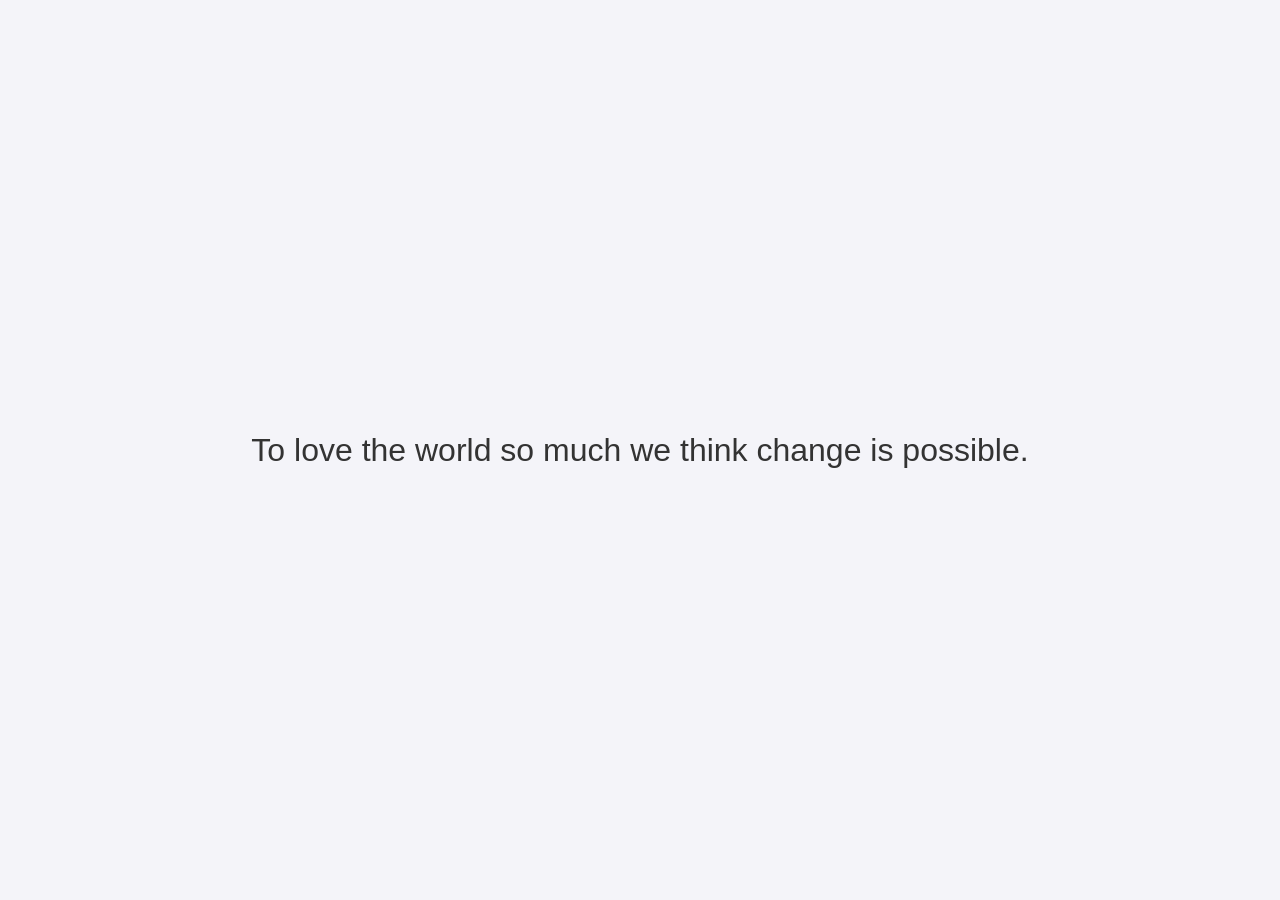
==== index.html @ f625b75c "asd" ====
<!DOCTYPE html>
<html lang="en">
<head>
    <meta charset="UTF-8">
    <meta name="viewport" content="width=device-width, initial-scale=1.0">
    <style>
        body {
            margin: 0;
            display: flex;
            justify-content: center;
            align-items: center;
            height: 100vh;
            background-color: #f4f4f9; /* Light neutral background */
            font-family: 'Arial', 'Helvetica', sans-serif; /* Clean sans-serif font */
            color: #333; /* Dark text for good contrast */
        }
        .quote {
            text-align: center;
            font-size: 2rem;
            line-height: 1.5;
            max-width: 80%;
        }
    </style>
</head>
<body>
    <div class="quote">
        To love the world so much we think change is possible.
    </div>
</body>
</html>
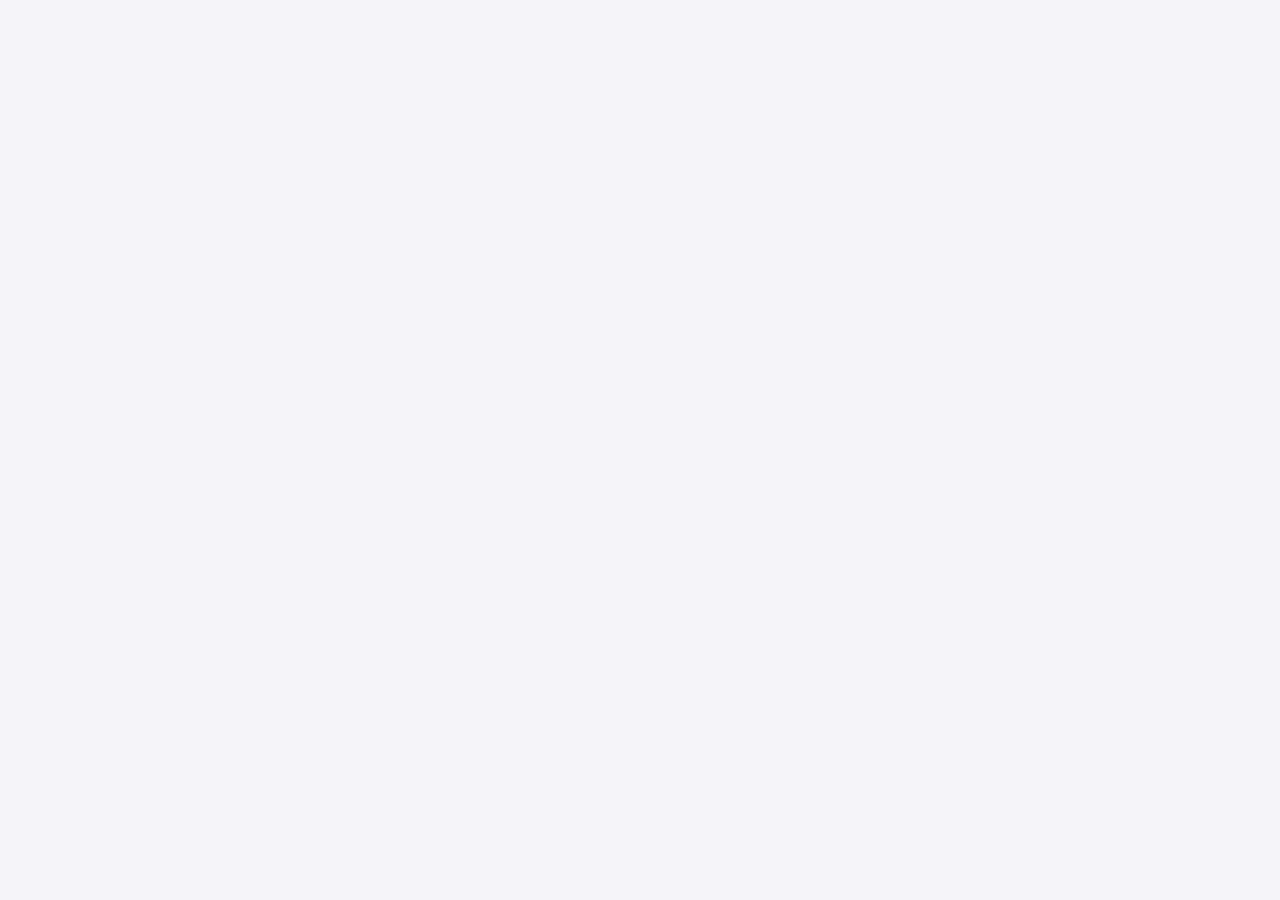
==== commit 0bbafd80: "clear" ====
--- a/index.html
+++ b/index.html
@@ -1,8 +1,10 @@
 <!DOCTYPE html>
 <html lang="en">
+
 <head>
     <meta charset="UTF-8">
     <meta name="viewport" content="width=device-width, initial-scale=1.0">
+    <title>Nils Grünefeld</title>
     <style>
         body {
             margin: 0;
@@ -10,10 +12,14 @@
             justify-content: center;
             align-items: center;
             height: 100vh;
-            background-color: #f4f4f9; /* Light neutral background */
-            font-family: 'Arial', 'Helvetica', sans-serif; /* Clean sans-serif font */
-            color: #333; /* Dark text for good contrast */
+            background-color: #f4f4f9;
+            /* Light neutral background */
+            font-family: 'Arial', 'Helvetica', sans-serif;
+            /* Clean sans-serif font */
+            color: #333;
+            /* Dark text for good contrast */
         }
+
         .quote {
             text-align: center;
             font-size: 2rem;
@@ -22,9 +28,11 @@
         }
     </style>
 </head>
+
 <body>
-    <div class="quote">
+    <!-- <div class="quote">
         To love the world so much we think change is possible.
-    </div>
+    </div> -->
 </body>
+
 </html>
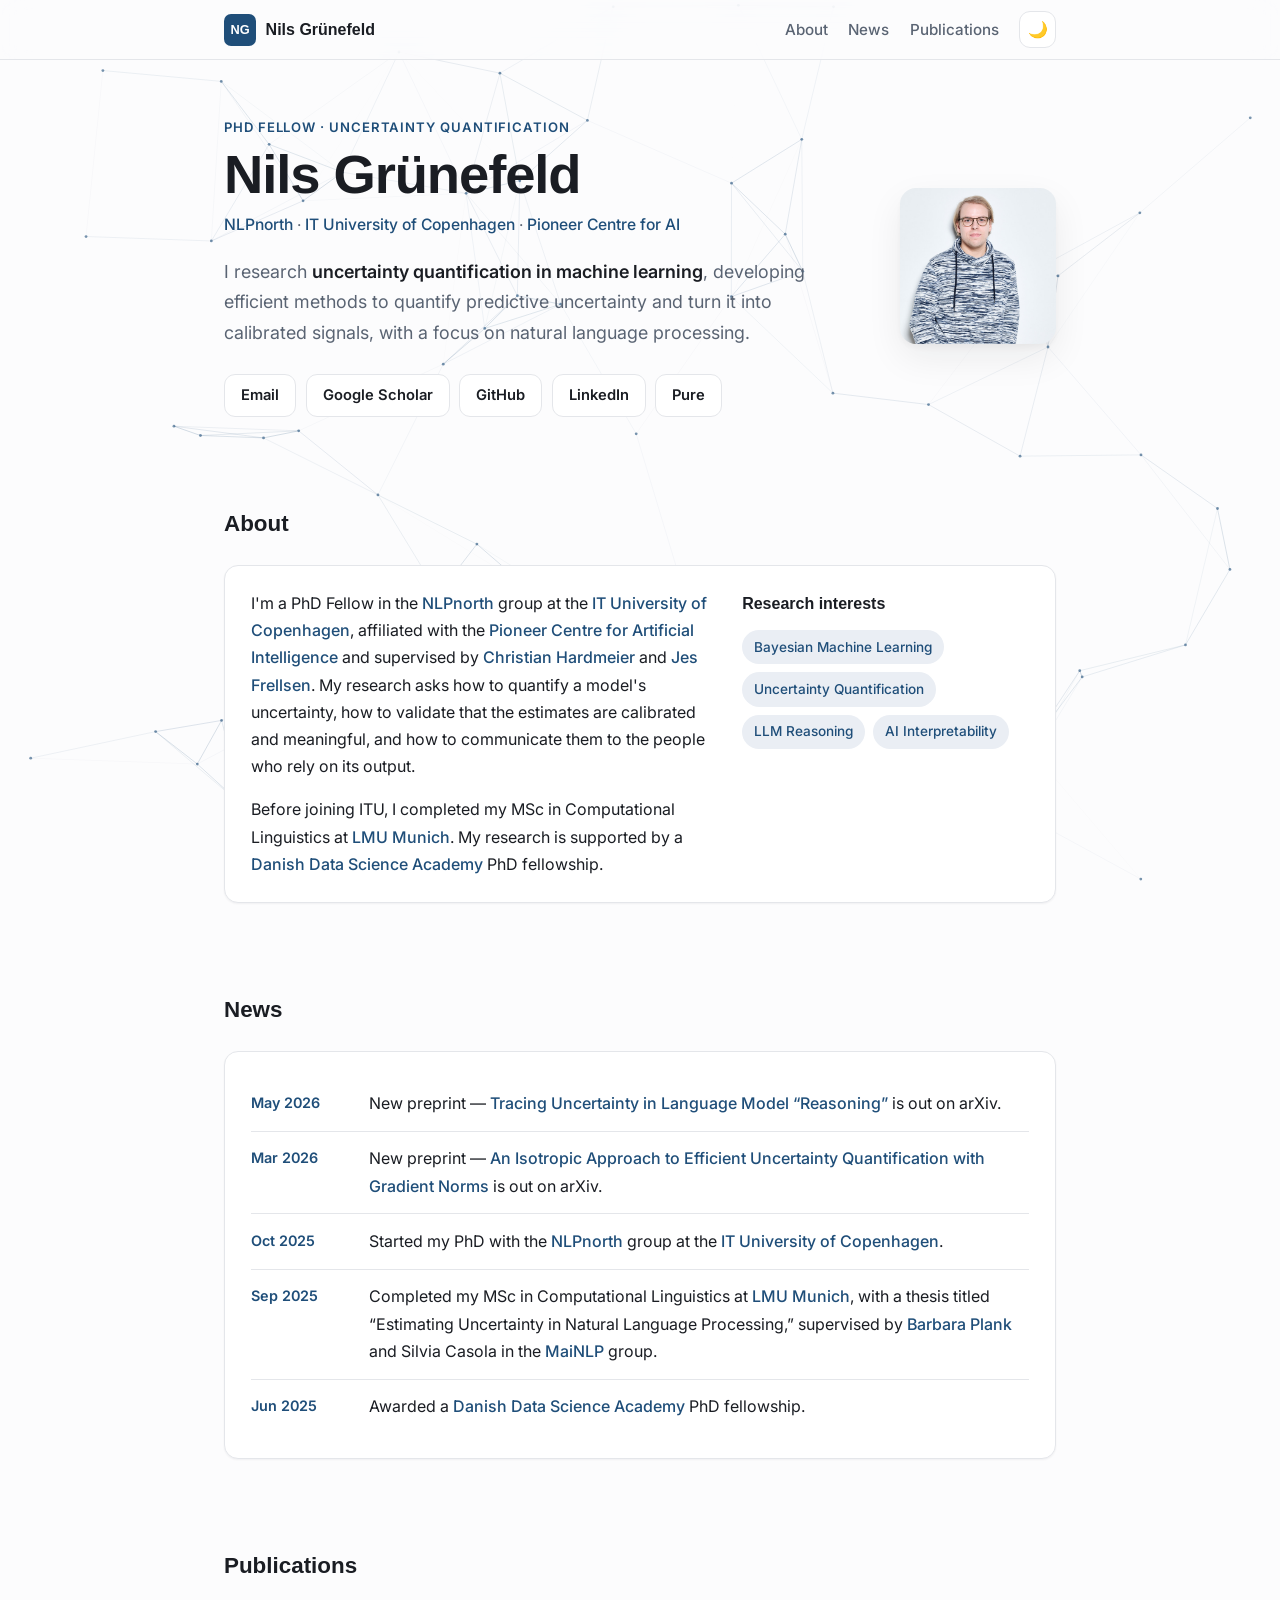
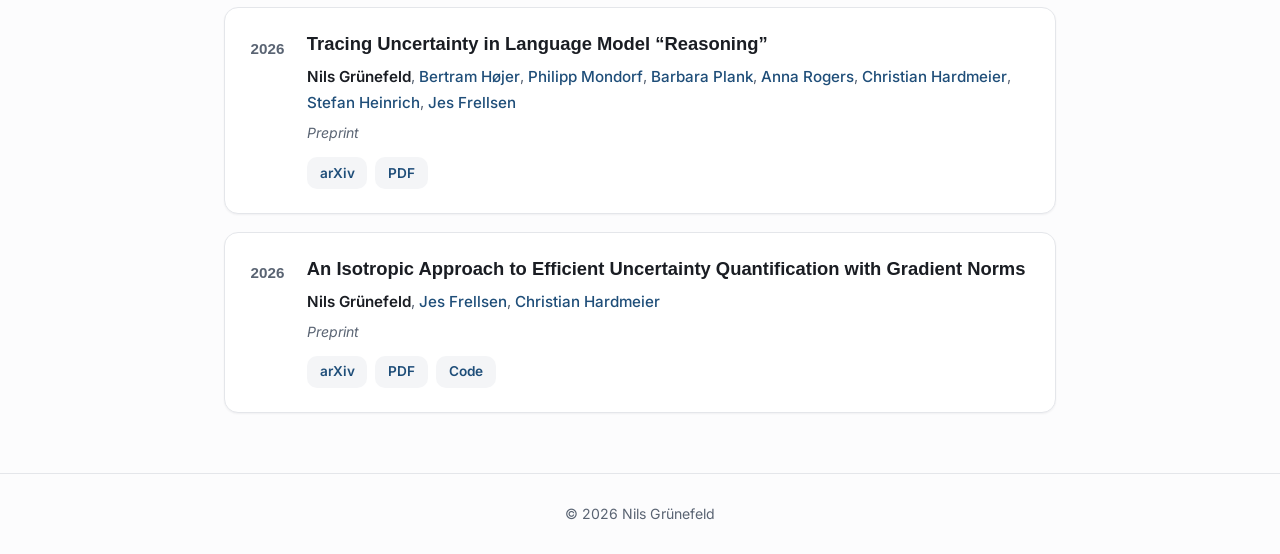
==== commit 36f1fdaf: "Rebuild site: personal academic homepage Replace placeholder with a content-driven homepage (hero, a" ====
--- a/index.html
+++ b/index.html
@@ -5,34 +5,116 @@
     <meta charset="UTF-8">
     <meta name="viewport" content="width=device-width, initial-scale=1.0">
     <title>Nils Grünefeld</title>
-    <style>
-        body {
-            margin: 0;
-            display: flex;
-            justify-content: center;
-            align-items: center;
-            height: 100vh;
-            background-color: #f4f4f9;
-            /* Light neutral background */
-            font-family: 'Arial', 'Helvetica', sans-serif;
-            /* Clean sans-serif font */
-            color: #333;
-            /* Dark text for good contrast */
-        }
+    <meta name="description"
+        content="Nils Grünefeld — PhD Fellow in Natural Language Processing at the IT University of Copenhagen, working on uncertainty quantification for large language models.">
 
-        .quote {
-            text-align: center;
-            font-size: 2rem;
-            line-height: 1.5;
-            max-width: 80%;
-        }
-    </style>
+    <!-- Open Graph / link previews -->
+    <meta property="og:title" content="Nils Grünefeld">
+    <meta property="og:description"
+        content="PhD Fellow in NLP at ITU Copenhagen — uncertainty quantification for large language models.">
+    <meta property="og:type" content="website">
+    <meta property="og:url" content="https://n.grnfld.me/">
+
+    <!-- Inline SVG favicon: a simple "NG" monogram -->
+    <link rel="icon"
+        href="data:image/svg+xml,<svg xmlns='http://www.w3.org/2000/svg' viewBox='0 0 100 100'><rect width='100' height='100' rx='22' fill='%231f4e79'/><text x='50' y='69' font-size='50' font-family='Georgia,serif' font-weight='700' fill='white' text-anchor='middle'>NG</text></svg>">
+
+    <link rel="preconnect" href="https://fonts.googleapis.com">
+    <link rel="preconnect" href="https://fonts.gstatic.com" crossorigin>
+    <link href="https://fonts.googleapis.com/css2?family=Fraunces:opsz,wght@9..144,500;9..144,600&family=Inter:wght@400;500;600;700&display=swap"
+        rel="stylesheet">
+
+    <link rel="stylesheet" href="style.css">
+
+    <!-- Set the theme before paint to avoid a flash of the wrong color scheme. -->
+    <script>
+        (function () {
+            // Always start in light mode; remember the visitor's manual toggle after that.
+            const saved = localStorage.getItem('theme');
+            document.documentElement.dataset.theme = saved || 'light';
+        })();
+    </script>
 </head>
 
+<!--
+    ============================================================================
+    To update the site, edit  content.js  — that file holds all your text,
+    news, publications and links. You should not need to touch this file.
+    ============================================================================
+-->
+
 <body>
-    <!-- <div class="quote">
-        To love the world so much we think change is possible.
-    </div> -->
+    <!-- Animated background: living node field (random-walking dots + dynamic links). -->
+    <canvas id="bg-canvas" aria-hidden="true"></canvas>
+
+    <!-- ===================== NAV ===================== -->
+    <header class="nav">
+        <div class="nav__inner">
+            <a class="nav__brand" href="#top">
+                <span class="nav__mark" id="brand-mark"></span>
+                <span class="nav__name" id="brand-name"></span>
+            </a>
+            <nav class="nav__links">
+                <a href="#about">About</a>
+                <a href="#news">News</a>
+                <a href="#publications">Publications</a>
+            </nav>
+            <button id="theme-toggle" class="theme-toggle" aria-label="Toggle dark mode" title="Toggle dark mode">
+                <span class="theme-toggle__icon">🌙</span>
+            </button>
+        </div>
+    </header>
+
+    <main>
+
+        <!-- ===================== HERO ===================== -->
+        <section id="top" class="hero">
+            <div class="hero__text">
+                <p class="hero__eyebrow" id="hero-role"></p>
+                <h1 id="hero-name"></h1>
+                <p class="hero__affil" id="hero-affil"></p>
+                <p class="hero__lead" id="hero-tagline"></p>
+                <ul class="hero__links" id="hero-links"></ul>
+            </div>
+            <div class="avatar" id="avatar" aria-hidden="true"></div>
+        </section>
+
+        <!-- ===================== ABOUT ===================== -->
+        <section id="about" class="section">
+            <h2 class="section__title">About</h2>
+            <div class="card about">
+                <div class="about__text" id="about-text"></div>
+                <aside class="about__side">
+                    <h3>Research interests</h3>
+                    <ul class="chips" id="interests"></ul>
+                </aside>
+            </div>
+        </section>
+
+        <!-- ===================== NEWS ===================== -->
+        <section id="news" class="section">
+            <h2 class="section__title">News</h2>
+            <div class="card">
+                <ul class="news" id="news-list"></ul>
+            </div>
+        </section>
+
+        <!-- ===================== PUBLICATIONS ===================== -->
+        <section id="publications" class="section">
+            <h2 class="section__title">Publications</h2>
+            <p class="section__note" id="pubs-note"></p>
+            <ol class="pubs" id="pubs"></ol>
+        </section>
+
+    </main>
+
+    <footer class="footer">
+        <p>© <span id="year">2026</span> <span id="footer-name"></span></p>
+    </footer>
+
+    <!-- Your content, then the code that renders it. -->
+    <script src="content.js"></script>
+    <script src="app.js"></script>
 </body>
 
-</html>+</html>
--- a/style.css
+++ b/style.css
@@ -0,0 +1,625 @@
+/* ============================================================
+   Nils Grünefeld — personal site
+   Friendly, modern, card-based theme inspired by the polish of
+   sites like fantinel.dev. Plain HTML/CSS, light + dark mode.
+   Tweak the variables below to recolor everything.
+   ============================================================ */
+
+:root {
+    /* restrained, professional navy/slate accent */
+    --grad-from: #1e3a5f;
+    --grad-to: #2c5282;
+    --accent: #1f4e79;
+    --accent-hover: #163b5e;
+    --accent-soft: #eaeef4;
+
+    --bg: #fcfcfd;
+    --surface: #ffffff;
+    --surface-2: #f4f5f7;
+    --border: #e4e6ea;
+    --text: #1a1d23;
+    --text-soft: #5a6473;
+
+    --shadow-sm: 0 1px 2px rgba(20, 25, 35, 0.05);
+    --shadow: 0 4px 6px rgba(20, 25, 35, 0.04), 0 14px 36px rgba(20, 25, 35, 0.07);
+    --radius: 14px;
+    --maxw: 880px;
+
+    --display: "Plus Jakarta Sans", -apple-system, BlinkMacSystemFont, "Segoe UI", sans-serif;
+    --sans: "Inter", -apple-system, BlinkMacSystemFont, "Segoe UI", Roboto, sans-serif;
+}
+
+html[data-theme="dark"] {
+    --grad-from: #4a73a8;
+    --grad-to: #6b94c4;
+    --accent: #8fb3d9;
+    --accent-hover: #b3cce4;
+    --accent-soft: #1a2230;
+
+    --bg: #0e1117;
+    --surface: #161a21;
+    --surface-2: #1c2129;
+    --border: #29303a;
+    --text: #e8eaee;
+    --text-soft: #9aa3b1;
+
+    --shadow-sm: 0 1px 2px rgba(0, 0, 0, 0.3);
+    --shadow: 0 4px 6px rgba(0, 0, 0, 0.25), 0 18px 44px rgba(0, 0, 0, 0.45);
+}
+
+* {
+    box-sizing: border-box;
+}
+
+html {
+    scroll-behavior: smooth;
+}
+
+body {
+    margin: 0;
+    background: var(--bg);
+    color: var(--text);
+    font-family: var(--sans);
+    line-height: 1.7;
+    -webkit-font-smoothing: antialiased;
+    transition: background 0.25s ease, color 0.25s ease;
+}
+
+/* ===================== ANIMATED BACKGROUND ===================== */
+/* A living node field drawn on a canvas: each dot random-walks around its
+   home position and links to nearby dots, so the grid itself flexes.
+   Colors + motion live in the canvas script near the end of index.html. */
+#bg-canvas {
+    position: fixed;
+    inset: 0;
+    width: 100%;
+    height: 100%;
+    z-index: -1;
+    pointer-events: none;
+}
+
+a {
+    color: var(--accent);
+    text-decoration: none;
+    font-weight: 500;
+}
+
+a:hover {
+    color: var(--accent-hover);
+    text-decoration: underline;
+    text-underline-offset: 2px;
+}
+
+strong {
+    color: var(--text);
+    font-weight: 600;
+}
+
+.grad {
+    background: linear-gradient(120deg, var(--grad-from), var(--grad-to));
+    -webkit-background-clip: text;
+    background-clip: text;
+    color: transparent;
+}
+
+/* ===================== NAV ===================== */
+.nav {
+    position: sticky;
+    top: 0;
+    z-index: 10;
+    background: color-mix(in srgb, var(--bg) 80%, transparent);
+    backdrop-filter: saturate(180%) blur(14px);
+    border-bottom: 1px solid var(--border);
+}
+
+.nav__inner {
+    max-width: var(--maxw);
+    margin: 0 auto;
+    display: flex;
+    align-items: center;
+    gap: 1.25rem;
+    padding: 0.7rem 1.5rem;
+}
+
+.nav__brand {
+    display: flex;
+    align-items: center;
+    gap: 0.6rem;
+    margin-right: auto;
+    color: var(--text);
+    font-weight: 700;
+}
+
+.nav__brand:hover {
+    text-decoration: none;
+}
+
+.nav__mark {
+    display: grid;
+    place-items: center;
+    width: 2rem;
+    height: 2rem;
+    border-radius: 7px;
+    font-family: var(--display);
+    font-size: 0.8rem;
+    font-weight: 700;
+    color: #fff;
+    background: var(--accent);
+}
+
+.nav__name {
+    font-family: var(--display);
+    font-size: 1rem;
+}
+
+.nav__links {
+    display: flex;
+    gap: 1.3rem;
+    flex-wrap: wrap;
+}
+
+.nav__links a {
+    color: var(--text-soft);
+    font-size: 0.95rem;
+}
+
+.nav__links a:hover {
+    color: var(--accent);
+    text-decoration: none;
+}
+
+.theme-toggle {
+    border: 1px solid var(--border);
+    background: var(--surface);
+    border-radius: 11px;
+    width: 2.3rem;
+    height: 2.3rem;
+    cursor: pointer;
+    font-size: 1rem;
+    line-height: 1;
+    display: grid;
+    place-items: center;
+    transition: border-color 0.2s ease, transform 0.1s ease;
+}
+
+.theme-toggle:hover {
+    border-color: var(--accent);
+}
+
+.theme-toggle:active {
+    transform: scale(0.94);
+}
+
+/* ===================== LAYOUT ===================== */
+main {
+    max-width: var(--maxw);
+    margin: 0 auto;
+    padding: 0 1.5rem;
+}
+
+.section {
+    padding: 2.75rem 0;
+}
+
+.section__title {
+    font-family: var(--display);
+    font-weight: 700;
+    font-size: 1.4rem;
+    margin: 0 0 1.4rem;
+}
+
+.section__note {
+    margin: -0.9rem 0 1.4rem;
+    color: var(--text-soft);
+    font-size: 0.95rem;
+}
+
+.card {
+    background: var(--surface);
+    border: 1px solid var(--border);
+    border-radius: var(--radius);
+    box-shadow: var(--shadow-sm);
+    padding: 1.5rem 1.6rem;
+}
+
+/* ===================== HERO ===================== */
+.hero {
+    display: flex;
+    align-items: center;
+    gap: 2.5rem;
+    padding: 3.5rem 0 2.75rem;
+}
+
+.hero__text {
+    flex: 1 1 auto;
+    min-width: 0;
+}
+
+.hero__eyebrow {
+    margin: 0 0 0.5rem;
+    color: var(--accent);
+    font-weight: 600;
+    font-size: 0.82rem;
+    letter-spacing: 0.07em;
+    text-transform: uppercase;
+}
+
+.hero h1 {
+    margin: 0;
+    font-family: var(--display);
+    font-weight: 800;
+    font-size: clamp(2.4rem, 6vw, 3.4rem);
+    line-height: 1.05;
+    letter-spacing: -0.02em;
+}
+
+.wave {
+    display: inline-block;
+    transform-origin: 70% 70%;
+    animation: wave 2.5s ease-in-out 1s 2;
+}
+
+@keyframes wave {
+
+    0%,
+    60%,
+    100% {
+        transform: rotate(0deg);
+    }
+
+    10%,
+    30% {
+        transform: rotate(14deg);
+    }
+
+    20%,
+    40% {
+        transform: rotate(-8deg);
+    }
+}
+
+@media (prefers-reduced-motion: reduce) {
+    .wave {
+        animation: none;
+    }
+}
+
+.hero__affil {
+    margin: 0.55rem 0 0;
+    color: var(--text-soft);
+    font-size: 0.98rem;
+}
+
+.hero__lead {
+    margin: 1.1rem 0 1.6rem;
+    max-width: 54ch;
+    font-size: 1.12rem;
+    color: var(--text-soft);
+}
+
+.hero__lead strong,
+.hero__lead a {
+    color: var(--text);
+}
+
+.hero__lead a {
+    color: var(--accent);
+}
+
+.hero__cta {
+    display: flex;
+    gap: 0.7rem;
+    flex-wrap: wrap;
+}
+
+.hero__links {
+    list-style: none;
+    margin: 1.6rem 0 0;
+    padding: 0;
+    display: flex;
+    flex-wrap: wrap;
+    gap: 0.6rem;
+}
+
+.hero__links a {
+    display: inline-block;
+    padding: 0.5rem 1rem;
+    border: 1px solid var(--border);
+    border-radius: 11px;
+    background: var(--surface);
+    color: var(--text);
+    font-weight: 600;
+    font-size: 0.92rem;
+}
+
+.hero__links a:hover {
+    text-decoration: none;
+    border-color: var(--accent);
+    color: var(--accent);
+    background: var(--accent-soft);
+}
+
+.avatar {
+    flex: 0 0 auto;
+    width: 156px;
+    height: 156px;
+    border-radius: 16px;
+    object-fit: cover;
+    display: grid;
+    place-items: center;
+    font-family: var(--display);
+    font-weight: 700;
+    font-size: 2.8rem;
+    color: #fff;
+    background: var(--accent);
+    box-shadow: var(--shadow);
+}
+
+/* when content.js provides a photo */
+.avatar--photo {
+    background-size: cover;
+    background-position: center;
+}
+
+/* ===================== BUTTONS ===================== */
+.btn {
+    display: inline-block;
+    padding: 0.6rem 1.25rem;
+    border-radius: 9px;
+    border: 1px solid var(--border);
+    background: var(--surface);
+    color: var(--text);
+    font-weight: 600;
+    font-size: 0.95rem;
+    transition: border-color 0.2s ease, background 0.2s ease, transform 0.1s ease;
+}
+
+.btn:hover {
+    text-decoration: none;
+    border-color: var(--accent);
+    color: var(--text);
+}
+
+.btn:active {
+    transform: translateY(1px);
+}
+
+.btn--primary {
+    border: 1px solid var(--accent);
+    color: #fff;
+    background: var(--accent);
+}
+
+.btn--primary:hover {
+    color: #fff;
+    background: var(--accent-hover);
+    border-color: var(--accent-hover);
+}
+
+/* ===================== ABOUT ===================== */
+.about {
+    display: grid;
+    grid-template-columns: 1.6fr 1fr;
+    gap: 2rem;
+}
+
+.about__text p {
+    margin: 0 0 1rem;
+}
+
+.about__text p:last-child {
+    margin-bottom: 0;
+}
+
+.about__side h3 {
+    font-family: var(--display);
+    font-weight: 600;
+    font-size: 1rem;
+    margin: 0 0 0.8rem;
+}
+
+.chips {
+    list-style: none;
+    margin: 0;
+    padding: 0;
+    display: flex;
+    flex-wrap: wrap;
+    gap: 0.5rem;
+}
+
+.chips li {
+    font-size: 0.85rem;
+    font-weight: 500;
+    color: var(--accent);
+    background: var(--accent-soft);
+    padding: 0.35rem 0.75rem;
+    border-radius: 999px;
+}
+
+/* ===================== NEWS ===================== */
+.news {
+    list-style: none;
+    margin: 0;
+    padding: 0;
+}
+
+.news__item {
+    display: flex;
+    gap: 1.4rem;
+    padding: 0.85rem 0;
+    border-bottom: 1px solid var(--border);
+}
+
+.news__item:last-child {
+    border-bottom: none;
+}
+
+.news__date {
+    flex: 0 0 6rem;
+    font-weight: 600;
+    font-size: 0.9rem;
+    color: var(--accent);
+    padding-top: 0.05rem;
+}
+
+.news__body {
+    min-width: 0;
+}
+
+/* ===================== PUBLICATIONS ===================== */
+.pubs {
+    list-style: none;
+    margin: 0;
+    padding: 0;
+    display: grid;
+    gap: 1.1rem;
+}
+
+.pub {
+    display: flex;
+    gap: 1.4rem;
+    transition: border-color 0.2s ease, transform 0.15s ease, box-shadow 0.2s ease;
+}
+
+.pub:hover {
+    border-color: color-mix(in srgb, var(--accent) 60%, var(--border));
+    transform: translateY(-3px);
+    box-shadow: var(--shadow);
+}
+
+.pub__year {
+    flex: 0 0 auto;
+    font-family: var(--display);
+    font-weight: 700;
+    font-size: 0.95rem;
+    color: var(--text-soft);
+    padding-top: 0.2rem;
+}
+
+.pub__body {
+    min-width: 0;
+}
+
+.pub__title {
+    margin: 0 0 0.45rem;
+    font-family: var(--display);
+    font-weight: 600;
+    font-size: 1.15rem;
+    line-height: 1.35;
+}
+
+.pub__authors {
+    margin: 0 0 0.3rem;
+    color: var(--text-soft);
+    font-size: 0.95rem;
+}
+
+.pub__venue {
+    margin: 0 0 0.75rem;
+    color: var(--text-soft);
+    font-size: 0.88rem;
+    font-style: italic;
+}
+
+.pub__links {
+    margin: 0;
+    display: flex;
+    gap: 0.5rem;
+    flex-wrap: wrap;
+}
+
+.pub__links a {
+    font-size: 0.85rem;
+    font-weight: 600;
+    padding: 0.3rem 0.8rem;
+    border-radius: 10px;
+    background: var(--surface-2);
+    color: var(--accent);
+}
+
+.pub__links a:hover {
+    text-decoration: none;
+    background: var(--accent-soft);
+}
+
+/* ===================== CONTACT ===================== */
+.contact__lead {
+    margin: 0 0 1.4rem;
+    max-width: 56ch;
+    font-size: 1.05rem;
+}
+
+.contact__links {
+    list-style: none;
+    margin: 0;
+    padding: 0;
+    display: flex;
+    flex-wrap: wrap;
+    gap: 0.6rem;
+}
+
+.contact__links a {
+    display: inline-block;
+    padding: 0.55rem 1.1rem;
+    border-radius: 9px;
+    background: var(--surface-2);
+    font-weight: 600;
+    font-size: 0.92rem;
+    color: var(--text);
+}
+
+.contact__links a:hover {
+    text-decoration: none;
+    color: var(--accent);
+    background: var(--accent-soft);
+}
+
+/* ===================== FOOTER ===================== */
+.footer {
+    border-top: 1px solid var(--border);
+    margin-top: 1rem;
+}
+
+.footer p {
+    max-width: var(--maxw);
+    margin: 0 auto;
+    padding: 1.75rem 1.5rem;
+    color: var(--text-soft);
+    font-size: 0.88rem;
+    text-align: center;
+}
+
+/* ===================== RESPONSIVE ===================== */
+@media (max-width: 640px) {
+    .hero {
+        flex-direction: column-reverse;
+        align-items: flex-start;
+        gap: 1.5rem;
+        padding: 2.5rem 0 2rem;
+    }
+
+    .avatar {
+        width: 110px;
+        height: 110px;
+        font-size: 2.1rem;
+    }
+
+    .nav__name {
+        display: none;
+    }
+
+    .about {
+        grid-template-columns: 1fr;
+        gap: 1.5rem;
+    }
+
+    .news__item {
+        flex-direction: column;
+        gap: 0.1rem;
+    }
+
+    .pub {
+        flex-direction: column;
+        gap: 0.4rem;
+    }
+}
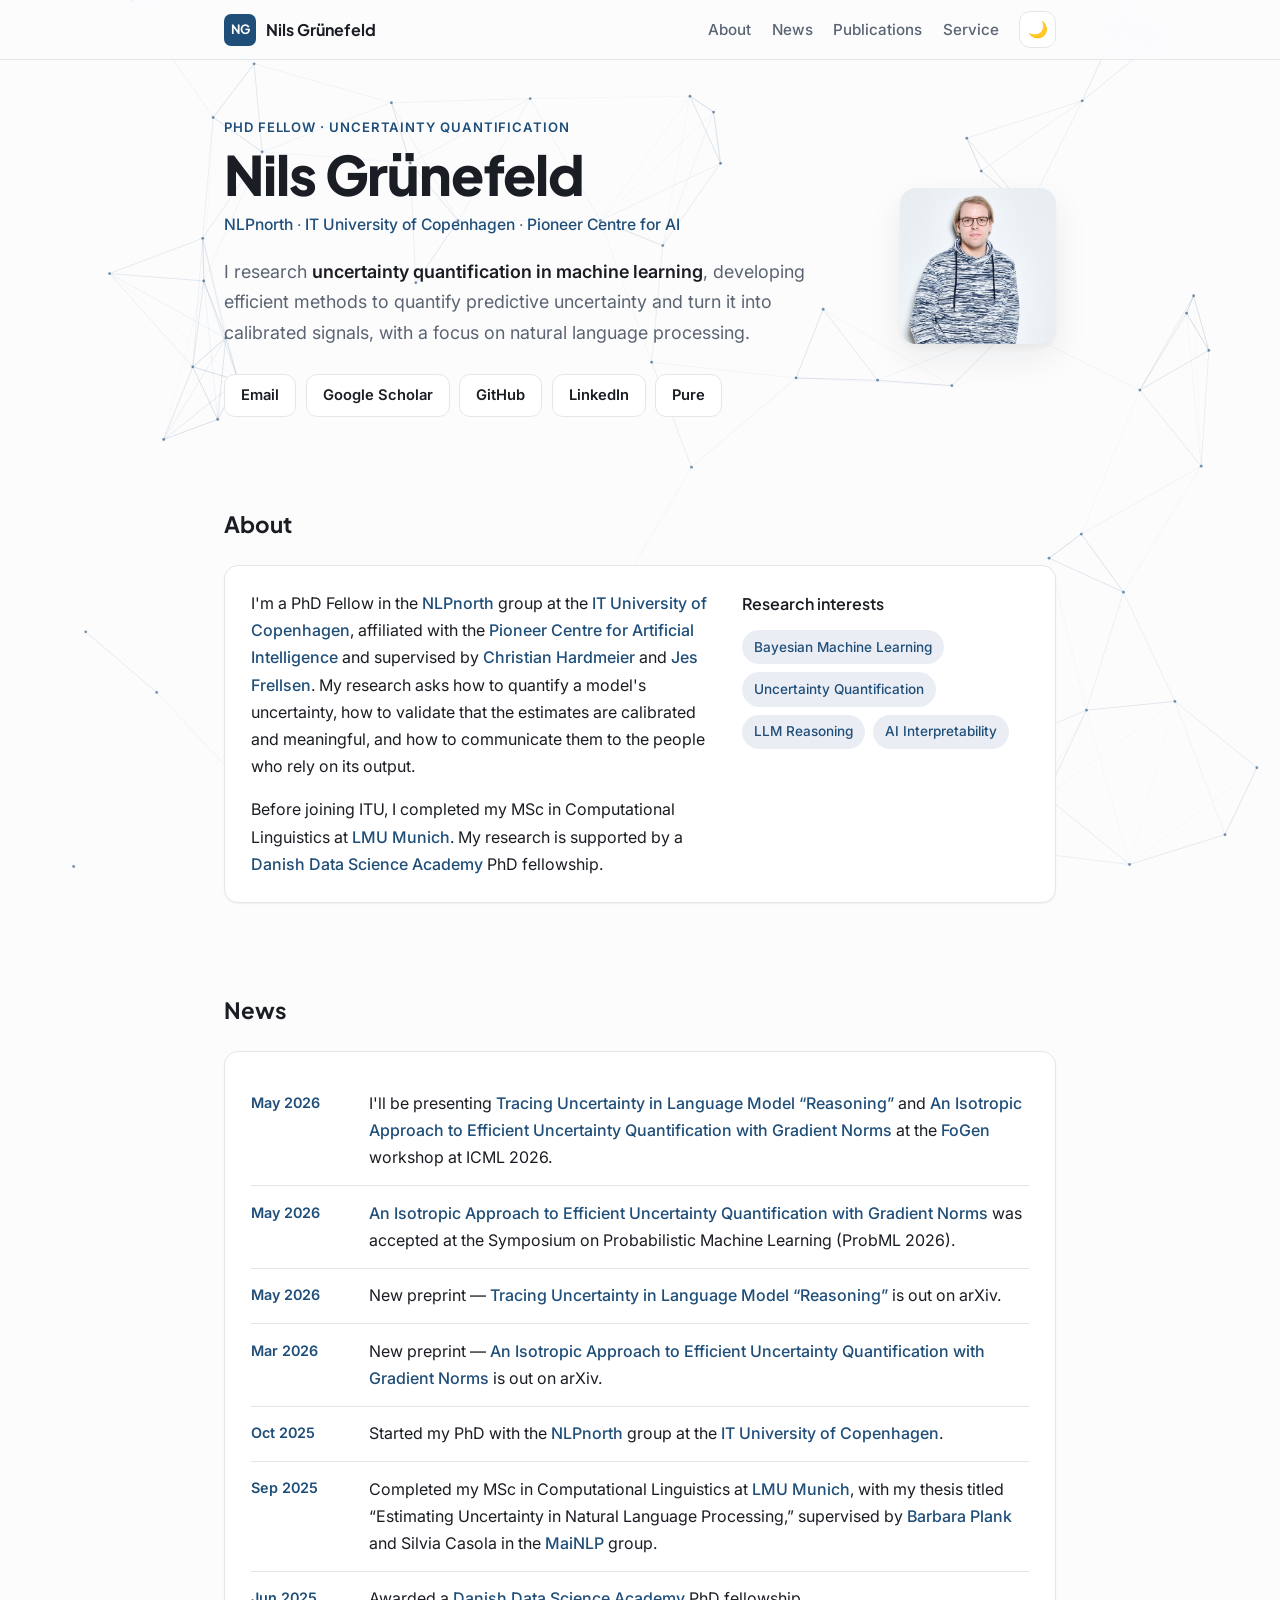
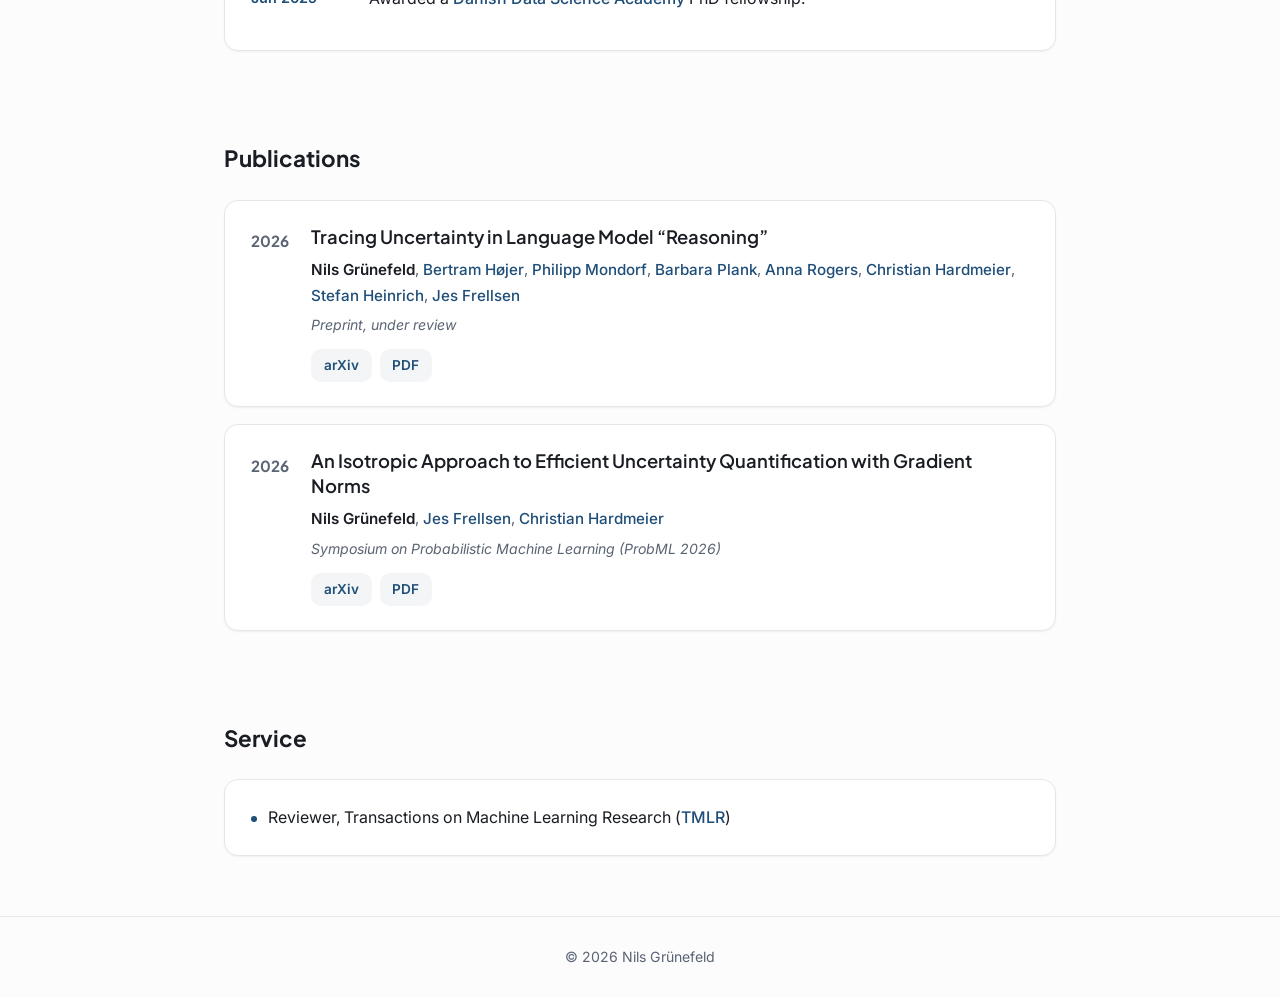
==== commit e0ae8f6e: "Add Service section; fix favicon and heading font Add a Service section (TMLR reviewer) driven by co" ====
--- a/index.html
+++ b/index.html
@@ -17,11 +17,11 @@
 
     <!-- Inline SVG favicon: a simple "NG" monogram -->
     <link rel="icon"
-        href="data:image/svg+xml,<svg xmlns='http://www.w3.org/2000/svg' viewBox='0 0 100 100'><rect width='100' height='100' rx='22' fill='%231f4e79'/><text x='50' y='69' font-size='50' font-family='Georgia,serif' font-weight='700' fill='white' text-anchor='middle'>NG</text></svg>">
+        href="data:image/svg+xml,<svg xmlns='http://www.w3.org/2000/svg' viewBox='0 0 100 100'><rect width='100' height='100' rx='22' fill='%231f4e79'/><text x='50' y='70' font-size='48' font-family='Helvetica,Arial,sans-serif' font-weight='700' fill='white' text-anchor='middle'>NG</text></svg>">
 
     <link rel="preconnect" href="https://fonts.googleapis.com">
     <link rel="preconnect" href="https://fonts.gstatic.com" crossorigin>
-    <link href="https://fonts.googleapis.com/css2?family=Fraunces:opsz,wght@9..144,500;9..144,600&family=Inter:wght@400;500;600;700&display=swap"
+    <link href="https://fonts.googleapis.com/css2?family=Plus+Jakarta+Sans:wght@500;600;700;800&family=Inter:wght@400;500;600;700&display=swap"
         rel="stylesheet">
 
     <link rel="stylesheet" href="style.css">
@@ -58,6 +58,7 @@
                 <a href="#about">About</a>
                 <a href="#news">News</a>
                 <a href="#publications">Publications</a>
+                <a href="#service">Service</a>
             </nav>
             <button id="theme-toggle" class="theme-toggle" aria-label="Toggle dark mode" title="Toggle dark mode">
                 <span class="theme-toggle__icon">🌙</span>
@@ -106,6 +107,14 @@
             <ol class="pubs" id="pubs"></ol>
         </section>
 
+        <!-- ===================== SERVICE ===================== -->
+        <section id="service" class="section">
+            <h2 class="section__title">Service</h2>
+            <div class="card">
+                <ul class="service" id="service-list"></ul>
+            </div>
+        </section>
+
     </main>
 
     <footer class="footer">
--- a/style.css
+++ b/style.css
@@ -574,6 +574,31 @@
     background: var(--accent-soft);
 }
 
+/* ===================== SERVICE ===================== */
+.service {
+    list-style: none;
+    margin: 0;
+    padding: 0;
+    display: grid;
+    gap: 0.6rem;
+}
+
+.service li {
+    position: relative;
+    padding-left: 1.1rem;
+}
+
+.service li::before {
+    content: "";
+    position: absolute;
+    left: 0;
+    top: 0.72em;
+    width: 6px;
+    height: 6px;
+    border-radius: 50%;
+    background: var(--accent);
+}
+
 /* ===================== FOOTER ===================== */
 .footer {
     border-top: 1px solid var(--border);
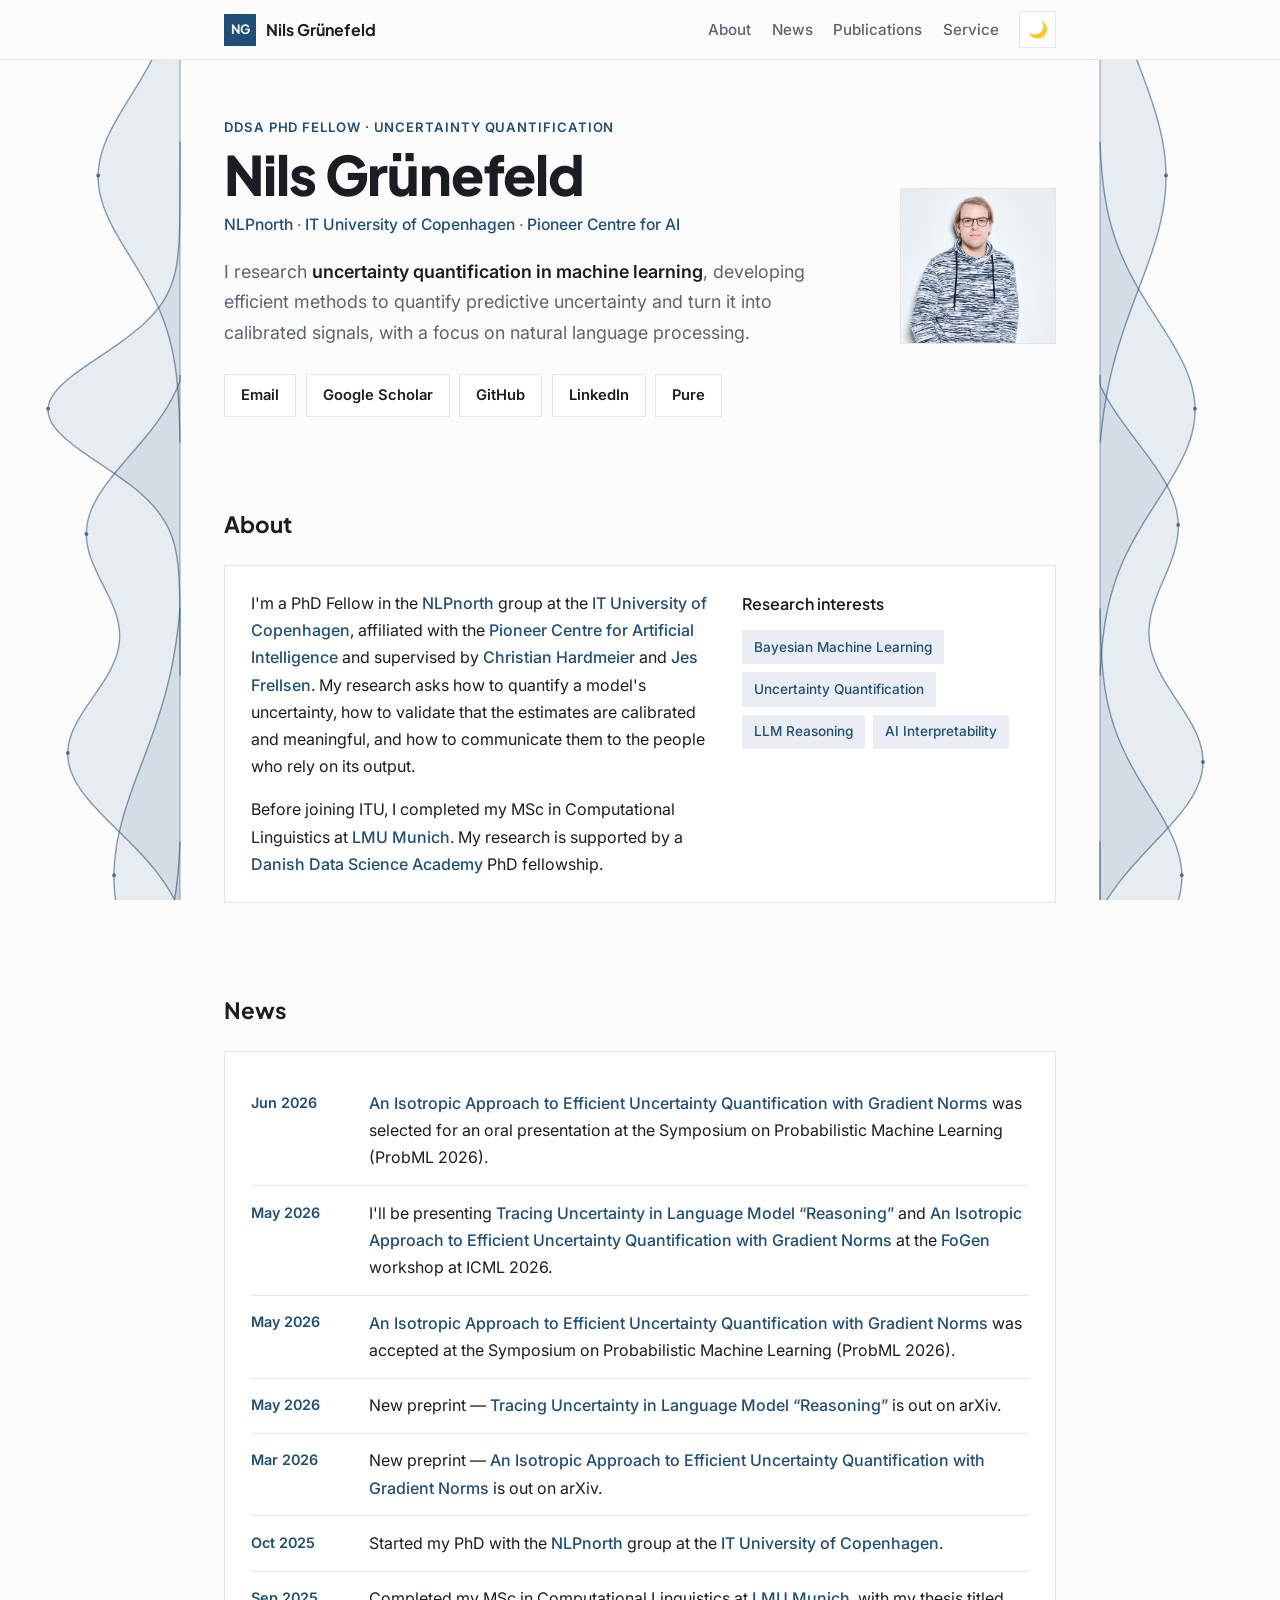
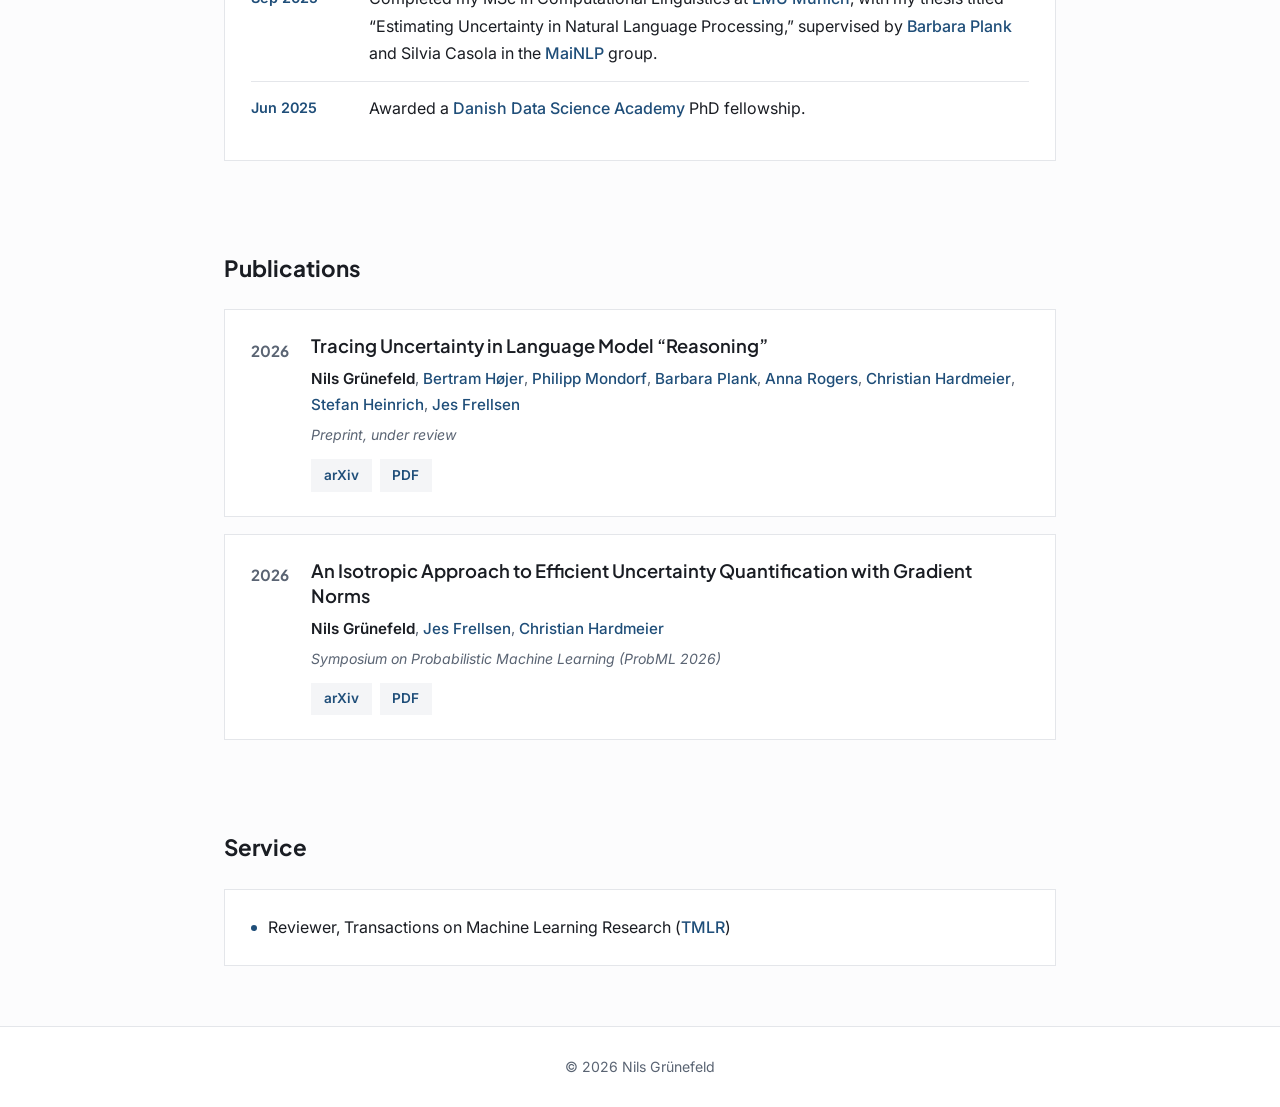
==== commit 20478835: "Replace background with a figure-axis uncertainty motif; flatten UI Swap the node-field canvas backg" ====
--- a/index.html
+++ b/index.html
@@ -44,7 +44,7 @@
 -->
 
 <body>
-    <!-- Animated background: living node field (random-walking dots + dynamic links). -->
+    <!-- Figure axis: a left-margin axis with marginal posteriors (see setupFigureAxis in app.js). -->
     <canvas id="bg-canvas" aria-hidden="true"></canvas>
 
     <!-- ===================== NAV ===================== -->
--- a/style.css
+++ b/style.css
@@ -65,10 +65,11 @@
     transition: background 0.25s ease, color 0.25s ease;
 }
 
-/* ===================== ANIMATED BACKGROUND ===================== */
-/* A living node field drawn on a canvas: each dot random-walks around its
-   home position and links to nearby dots, so the grid itself flexes.
-   Colors + motion live in the canvas script near the end of index.html. */
+/* ===================== FIGURE AXIS (canvas) ===================== */
+/* The page is framed as a figure: a vertical axis in the left margin with a
+   column of marginal posteriors hanging off it. It lives in the gutter (never
+   behind the text) and hides on narrow screens. Drawn in setupFigureAxis() in
+   app.js. */
 #bg-canvas {
     position: fixed;
     inset: 0;
@@ -139,7 +140,7 @@
     place-items: center;
     width: 2rem;
     height: 2rem;
-    border-radius: 7px;
+    border-radius: 0;
     font-family: var(--display);
     font-size: 0.8rem;
     font-weight: 700;
@@ -171,7 +172,7 @@
 .theme-toggle {
     border: 1px solid var(--border);
     background: var(--surface);
-    border-radius: 11px;
+    border-radius: 0;
     width: 2.3rem;
     height: 2.3rem;
     cursor: pointer;
@@ -217,8 +218,7 @@
 .card {
     background: var(--surface);
     border: 1px solid var(--border);
-    border-radius: var(--radius);
-    box-shadow: var(--shadow-sm);
+    box-shadow: none;
     padding: 1.5rem 1.6rem;
 }
 
@@ -325,7 +325,7 @@
     display: inline-block;
     padding: 0.5rem 1rem;
     border: 1px solid var(--border);
-    border-radius: 11px;
+    border-radius: 0;
     background: var(--surface);
     color: var(--text);
     font-weight: 600;
@@ -343,7 +343,7 @@
     flex: 0 0 auto;
     width: 156px;
     height: 156px;
-    border-radius: 16px;
+    border-radius: 0;
     object-fit: cover;
     display: grid;
     place-items: center;
@@ -352,7 +352,7 @@
     font-size: 2.8rem;
     color: #fff;
     background: var(--accent);
-    box-shadow: var(--shadow);
+    border: 1px solid var(--border);
 }
 
 /* when content.js provides a photo */
@@ -365,7 +365,7 @@
 .btn {
     display: inline-block;
     padding: 0.6rem 1.25rem;
-    border-radius: 9px;
+    border-radius: 0;
     border: 1px solid var(--border);
     background: var(--surface);
     color: var(--text);
@@ -433,7 +433,7 @@
     color: var(--accent);
     background: var(--accent-soft);
     padding: 0.35rem 0.75rem;
-    border-radius: 999px;
+    border-radius: 0;
 }
 
 /* ===================== NEWS ===================== */
@@ -478,13 +478,6 @@
 .pub {
     display: flex;
     gap: 1.4rem;
-    transition: border-color 0.2s ease, transform 0.15s ease, box-shadow 0.2s ease;
-}
-
-.pub:hover {
-    border-color: color-mix(in srgb, var(--accent) 60%, var(--border));
-    transform: translateY(-3px);
-    box-shadow: var(--shadow);
 }
 
 .pub__year {
@@ -532,7 +525,7 @@
     font-size: 0.85rem;
     font-weight: 600;
     padding: 0.3rem 0.8rem;
-    border-radius: 10px;
+    border-radius: 0;
     background: var(--surface-2);
     color: var(--accent);
 }
@@ -561,7 +554,7 @@
 .contact__links a {
     display: inline-block;
     padding: 0.55rem 1.1rem;
-    border-radius: 9px;
+    border-radius: 0;
     background: var(--surface-2);
     font-weight: 600;
     font-size: 0.92rem;
@@ -603,6 +596,7 @@
 .footer {
     border-top: 1px solid var(--border);
     margin-top: 1rem;
+    background: var(--surface);   /* solid, so it reads as a bar like the header */
 }
 
 .footer p {
@@ -648,3 +642,5 @@
         gap: 0.4rem;
     }
 }
+
+/* central-body panels: square, flat, no shadow — see .card above */
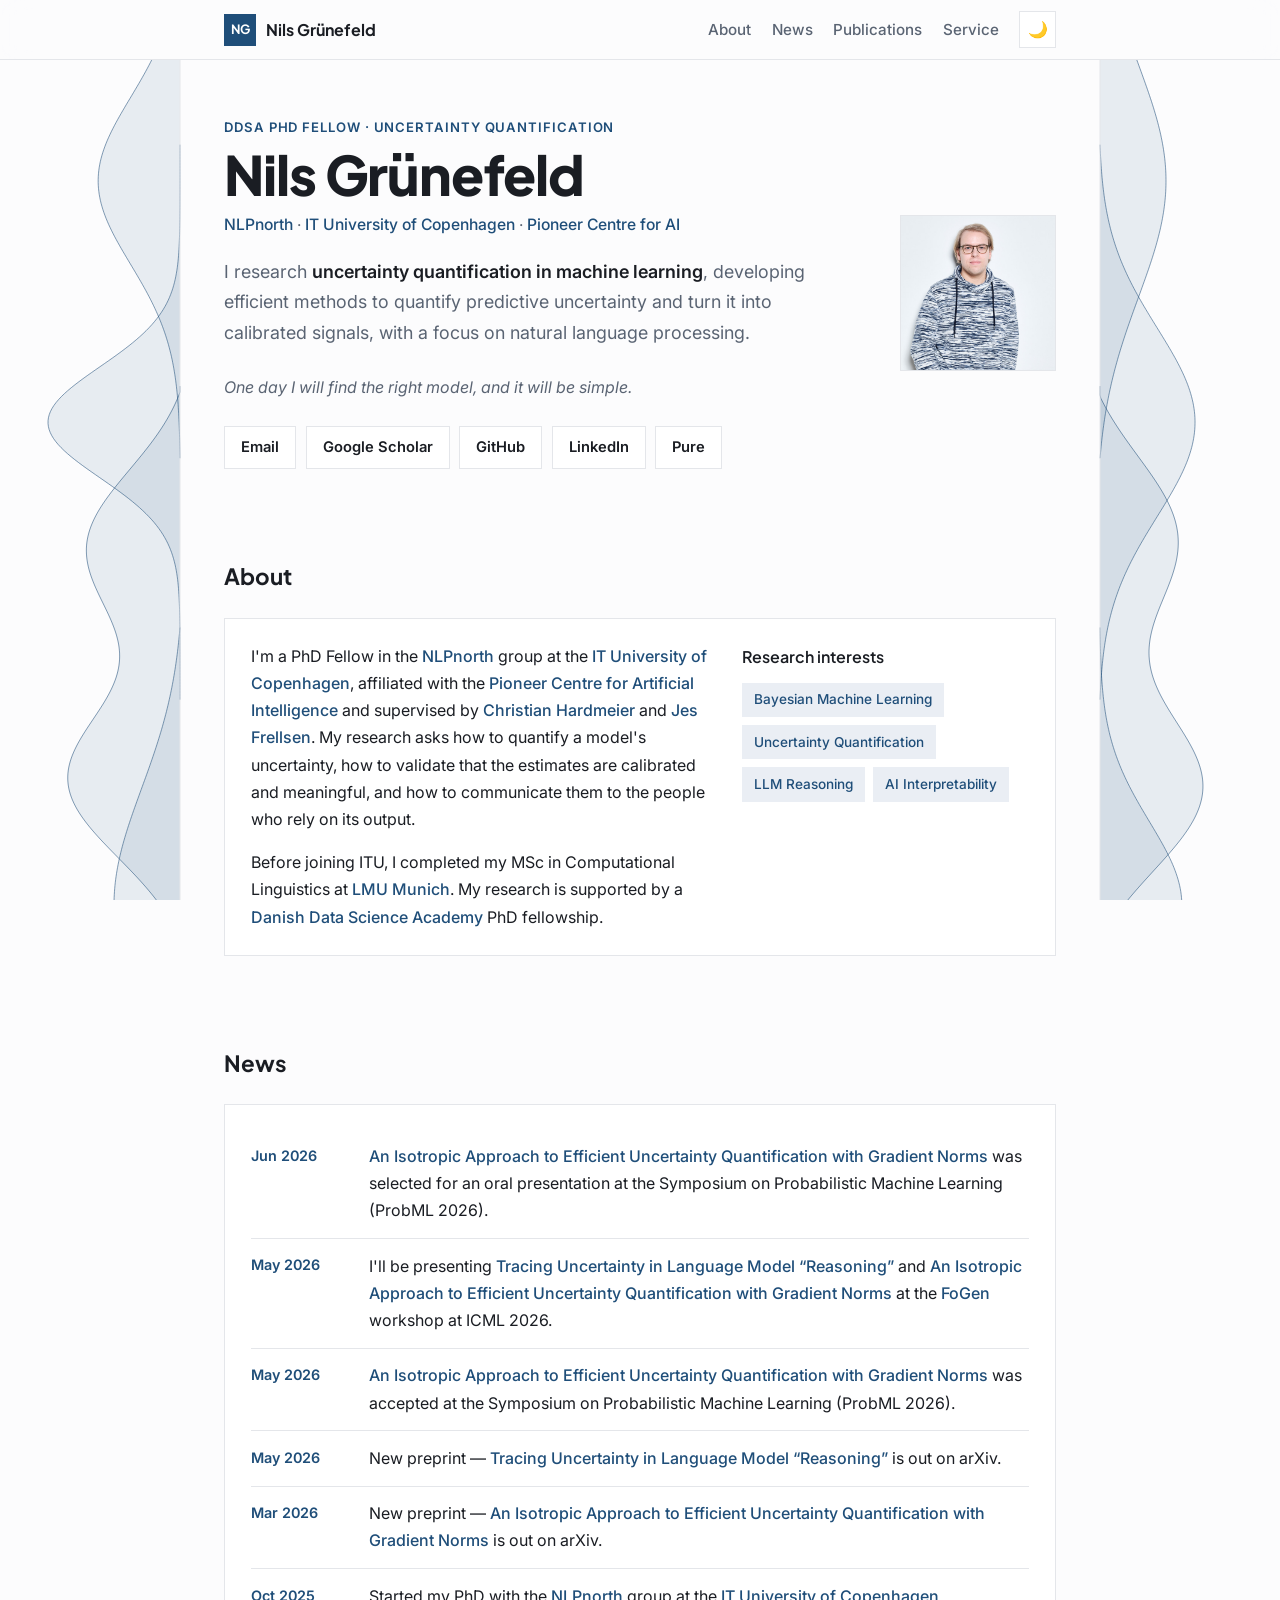
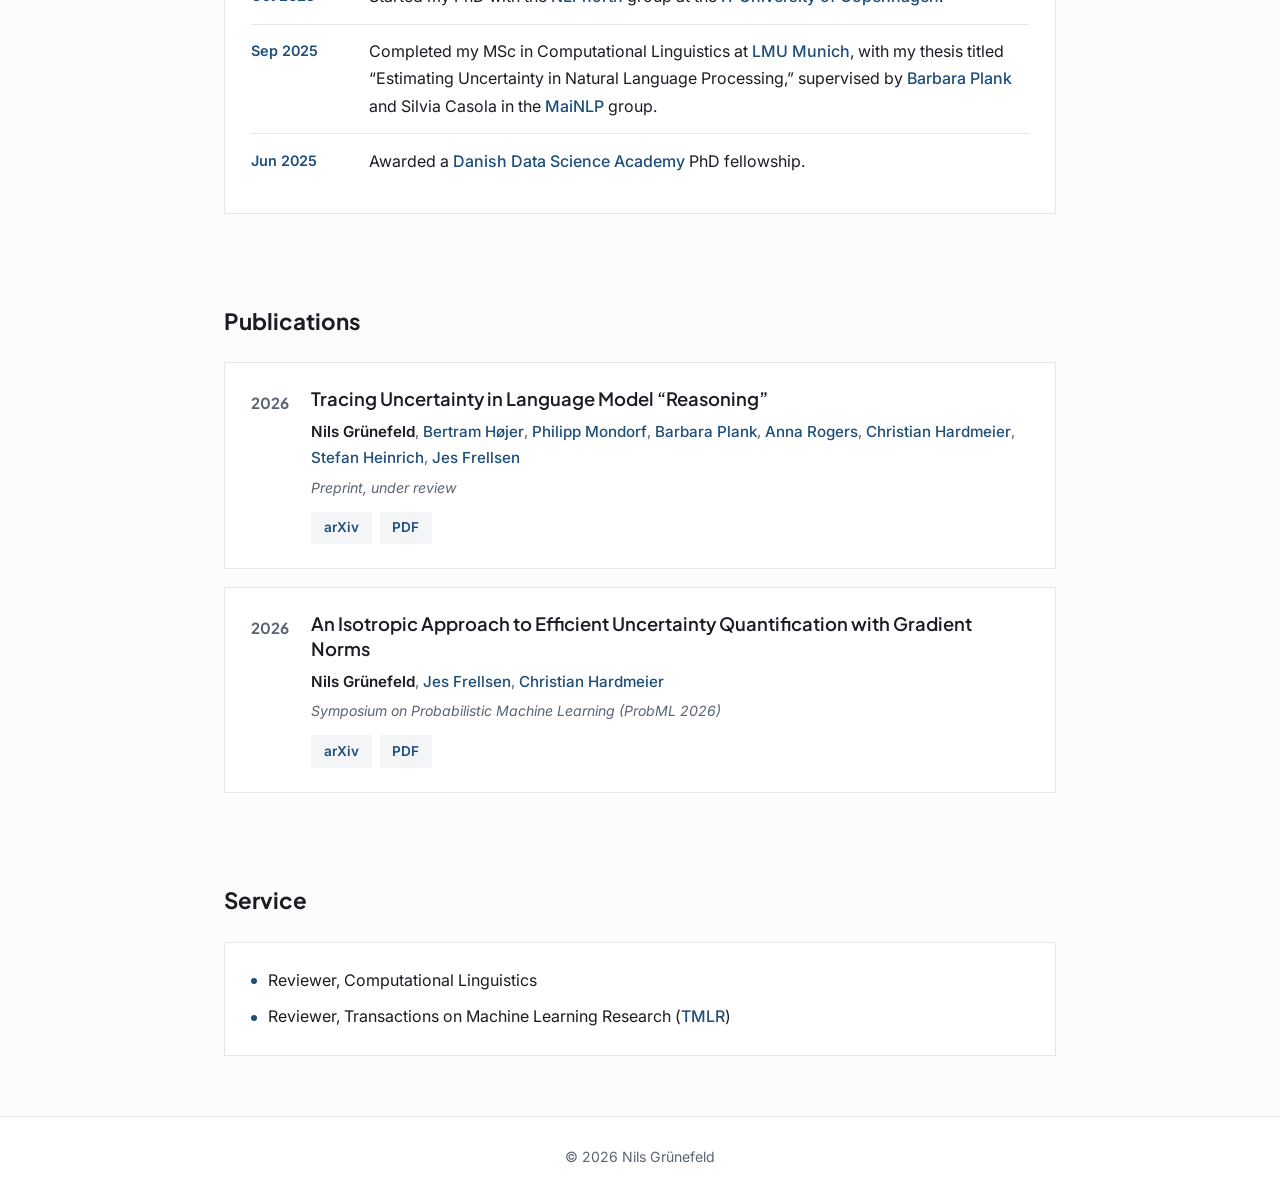
==== commit a1068123: "Add a personal motto under the hero tagline A short italic, muted line driven by a new motto field i" ====
--- a/index.html
+++ b/index.html
@@ -75,6 +75,7 @@
                 <h1 id="hero-name"></h1>
                 <p class="hero__affil" id="hero-affil"></p>
                 <p class="hero__lead" id="hero-tagline"></p>
+                <p class="hero__motto" id="hero-motto"></p>
                 <ul class="hero__links" id="hero-links"></ul>
             </div>
             <div class="avatar" id="avatar" aria-hidden="true"></div>
--- a/style.css
+++ b/style.css
@@ -306,6 +306,15 @@
     color: var(--accent);
 }
 
+/* personal motto — an italic statement under the tagline */
+.hero__motto {
+    margin: 1.4rem 0 0;
+    max-width: 54ch;
+    font-size: 1rem;
+    font-style: italic;
+    color: var(--text-soft);
+}
+
 .hero__cta {
     display: flex;
     gap: 0.7rem;
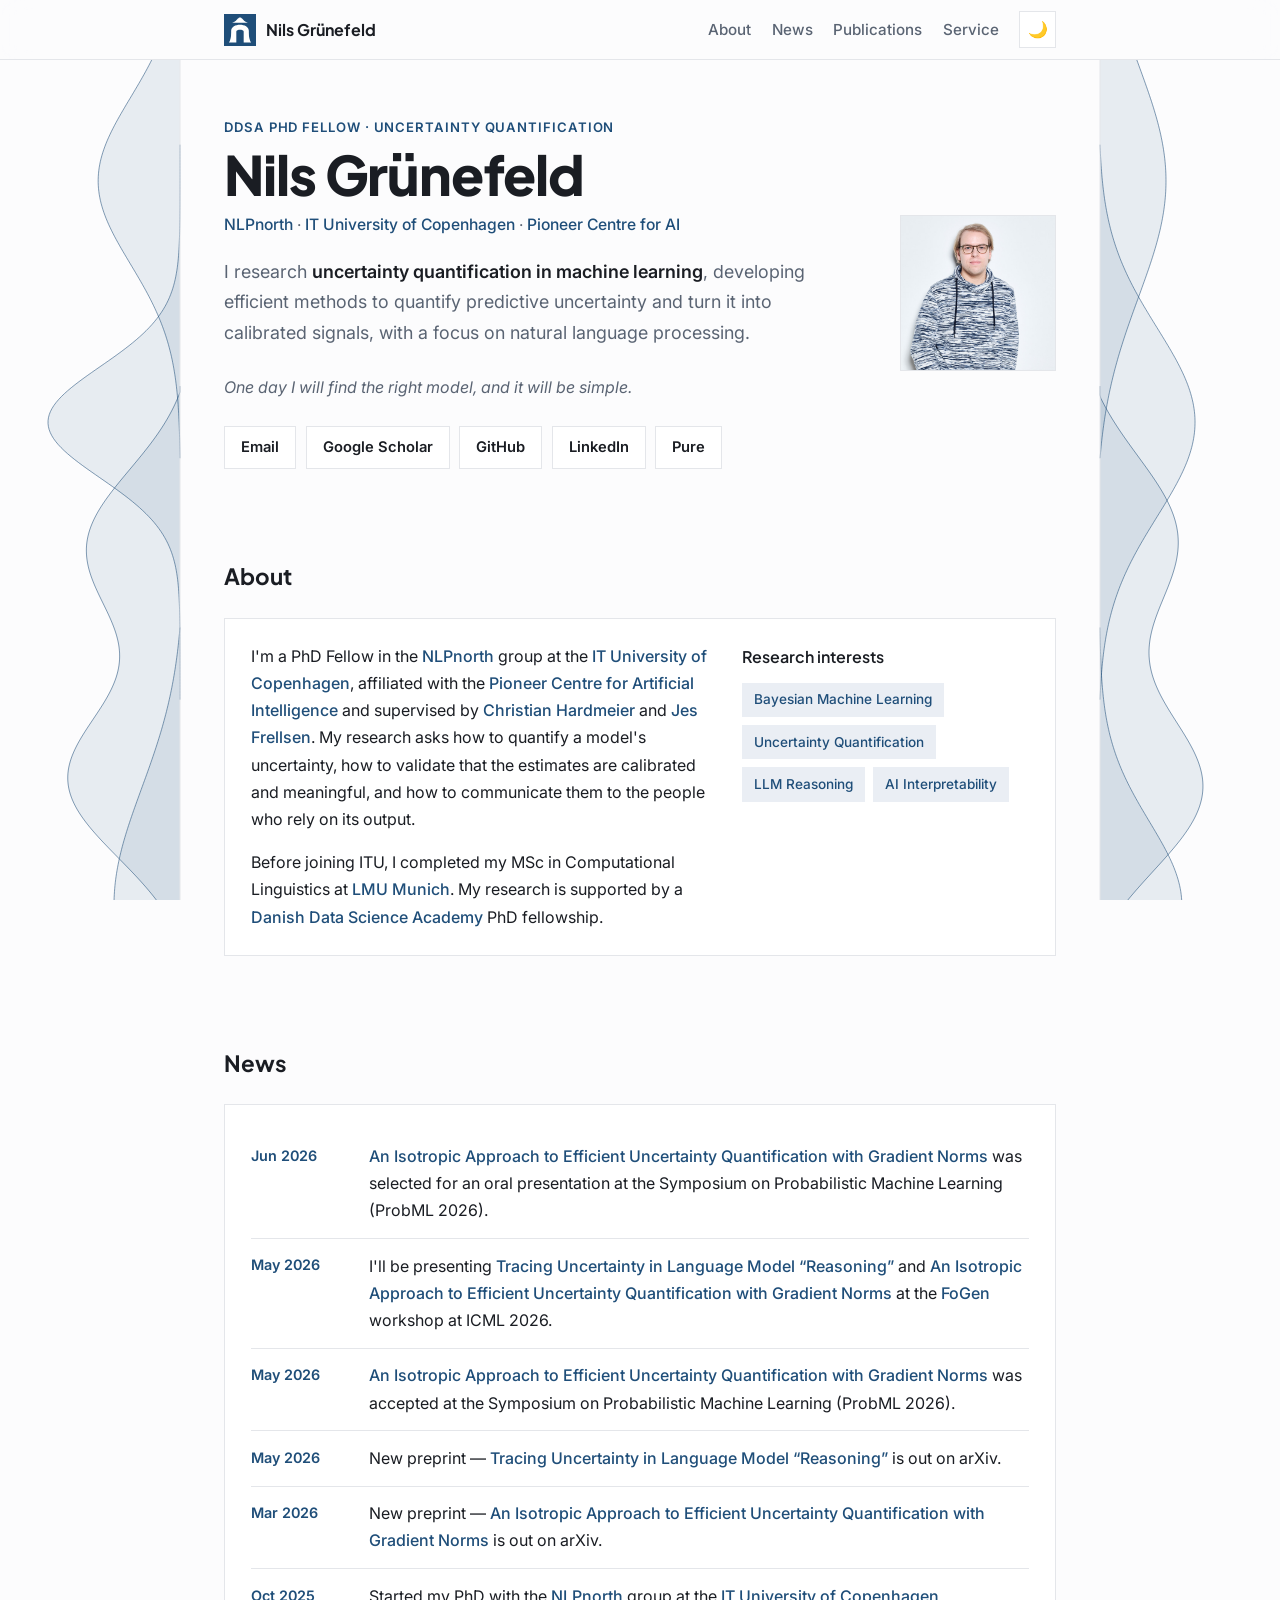
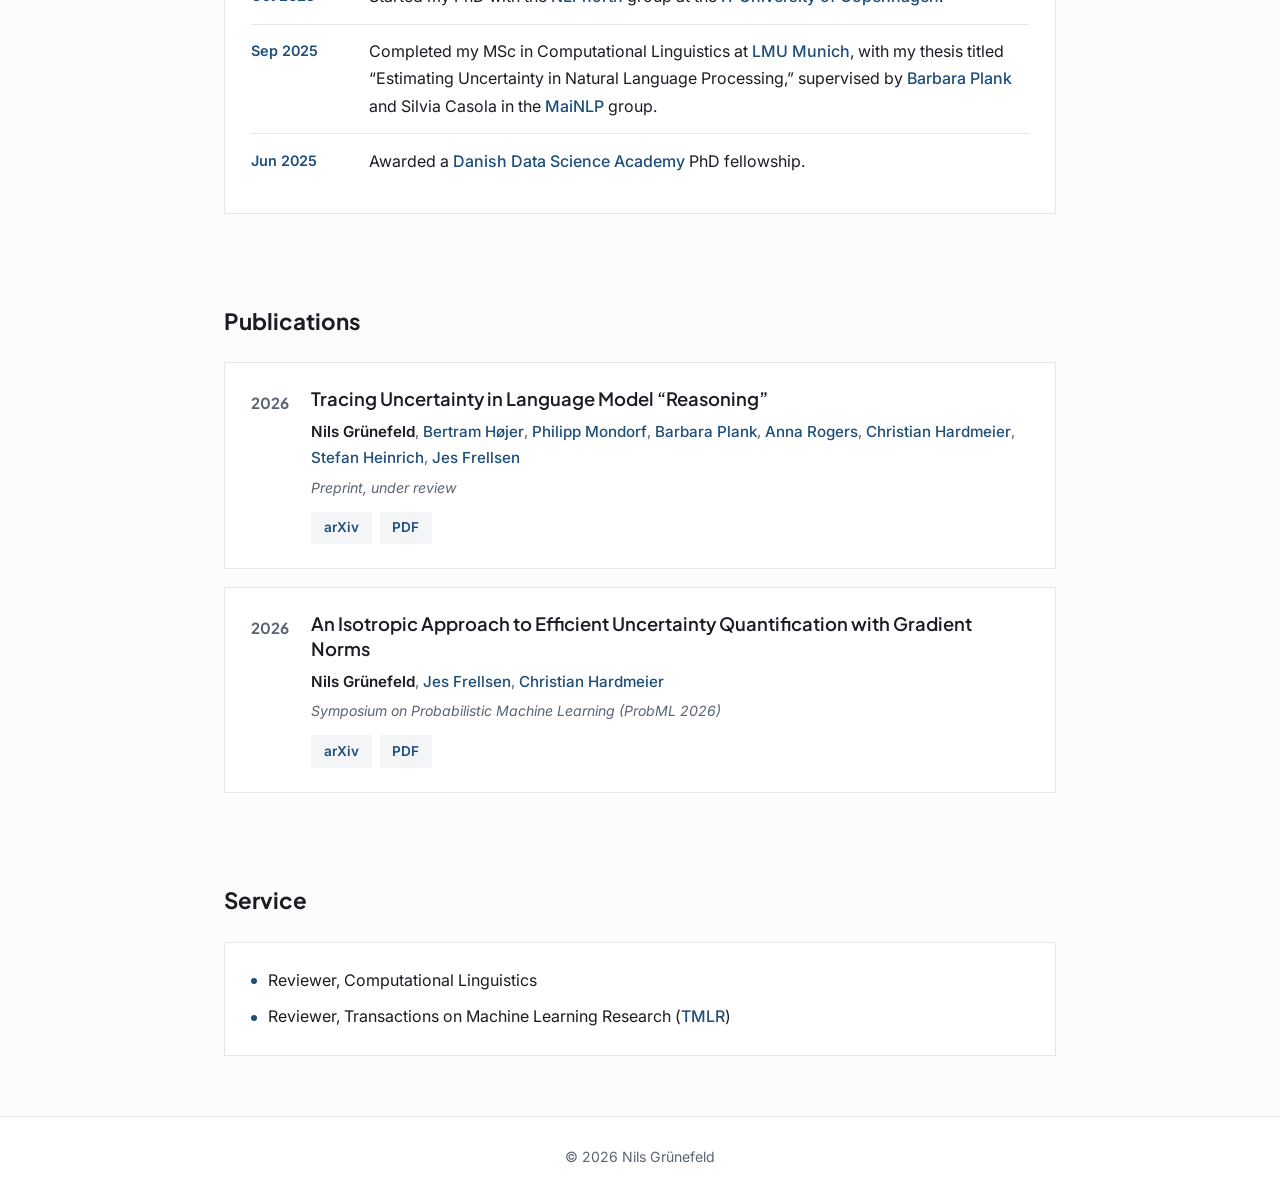
==== commit 0df0107d: "Add the n̂ logo; use it for the favicon and nav mark A custom lowercase n with flared feet wearing a" ====
--- a/index.html
+++ b/index.html
@@ -15,9 +15,8 @@
     <meta property="og:type" content="website">
     <meta property="og:url" content="https://n.grnfld.me/">
 
-    <!-- Inline SVG favicon: a simple "NG" monogram -->
-    <link rel="icon"
-        href="data:image/svg+xml,<svg xmlns='http://www.w3.org/2000/svg' viewBox='0 0 100 100'><rect width='100' height='100' rx='22' fill='%231f4e79'/><text x='50' y='70' font-size='48' font-family='Helvetica,Arial,sans-serif' font-weight='700' fill='white' text-anchor='middle'>NG</text></svg>">
+    <!-- Favicon: the n̂ mark — see logo/ for the parametric source and assets -->
+    <link rel="icon" type="image/svg+xml" href="logo/favicon.svg">
 
     <link rel="preconnect" href="https://fonts.googleapis.com">
     <link rel="preconnect" href="https://fonts.gstatic.com" crossorigin>
--- a/style.css
+++ b/style.css
@@ -136,16 +136,12 @@
 }
 
 .nav__mark {
-    display: grid;
-    place-items: center;
     width: 2rem;
     height: 2rem;
-    border-radius: 0;
-    font-family: var(--display);
-    font-size: 0.8rem;
-    font-weight: 700;
-    color: #fff;
-    background: var(--accent);
+    background-color: var(--accent);
+    background-image: url("logo/mark-dark.svg");   /* the n̂ mark, white on the accent square */
+    background-size: 100% 100%;
+    background-repeat: no-repeat;
 }
 
 .nav__name {
@@ -618,14 +614,19 @@
 }
 
 /* ===================== RESPONSIVE ===================== */
-@media (max-width: 640px) {
+/* Below 1120px there's no room for the side gutters, so the photo stacks on
+   top and the margin figure turns into a horizontal masthead band (drawn by
+   setupFigureAxis). The extra hero top padding leaves room for that band. */
+@media (max-width: 1119px) {
     .hero {
         flex-direction: column-reverse;
         align-items: flex-start;
         gap: 1.5rem;
-        padding: 2.5rem 0 2rem;
-    }
-
+        padding: 5.5rem 0 2rem;
+    }
+}
+
+@media (max-width: 640px) {
     .avatar {
         width: 110px;
         height: 110px;
